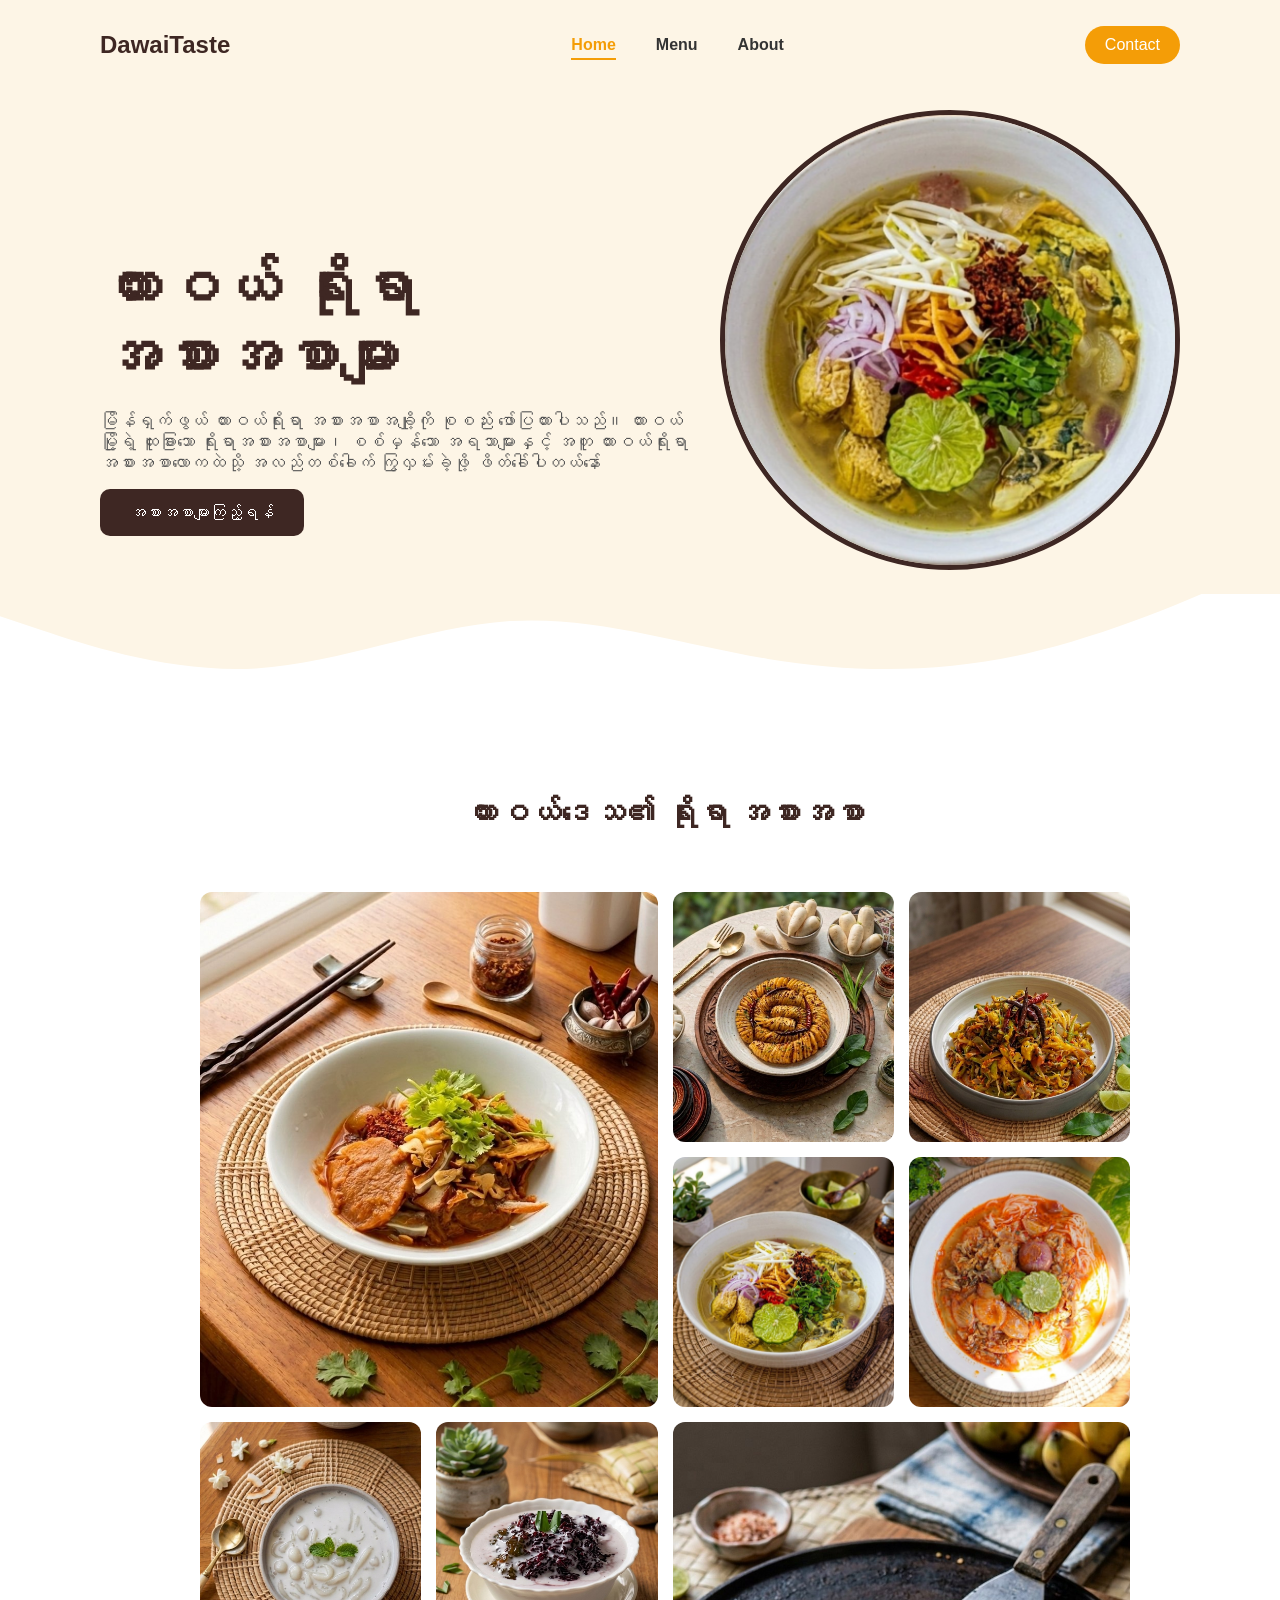
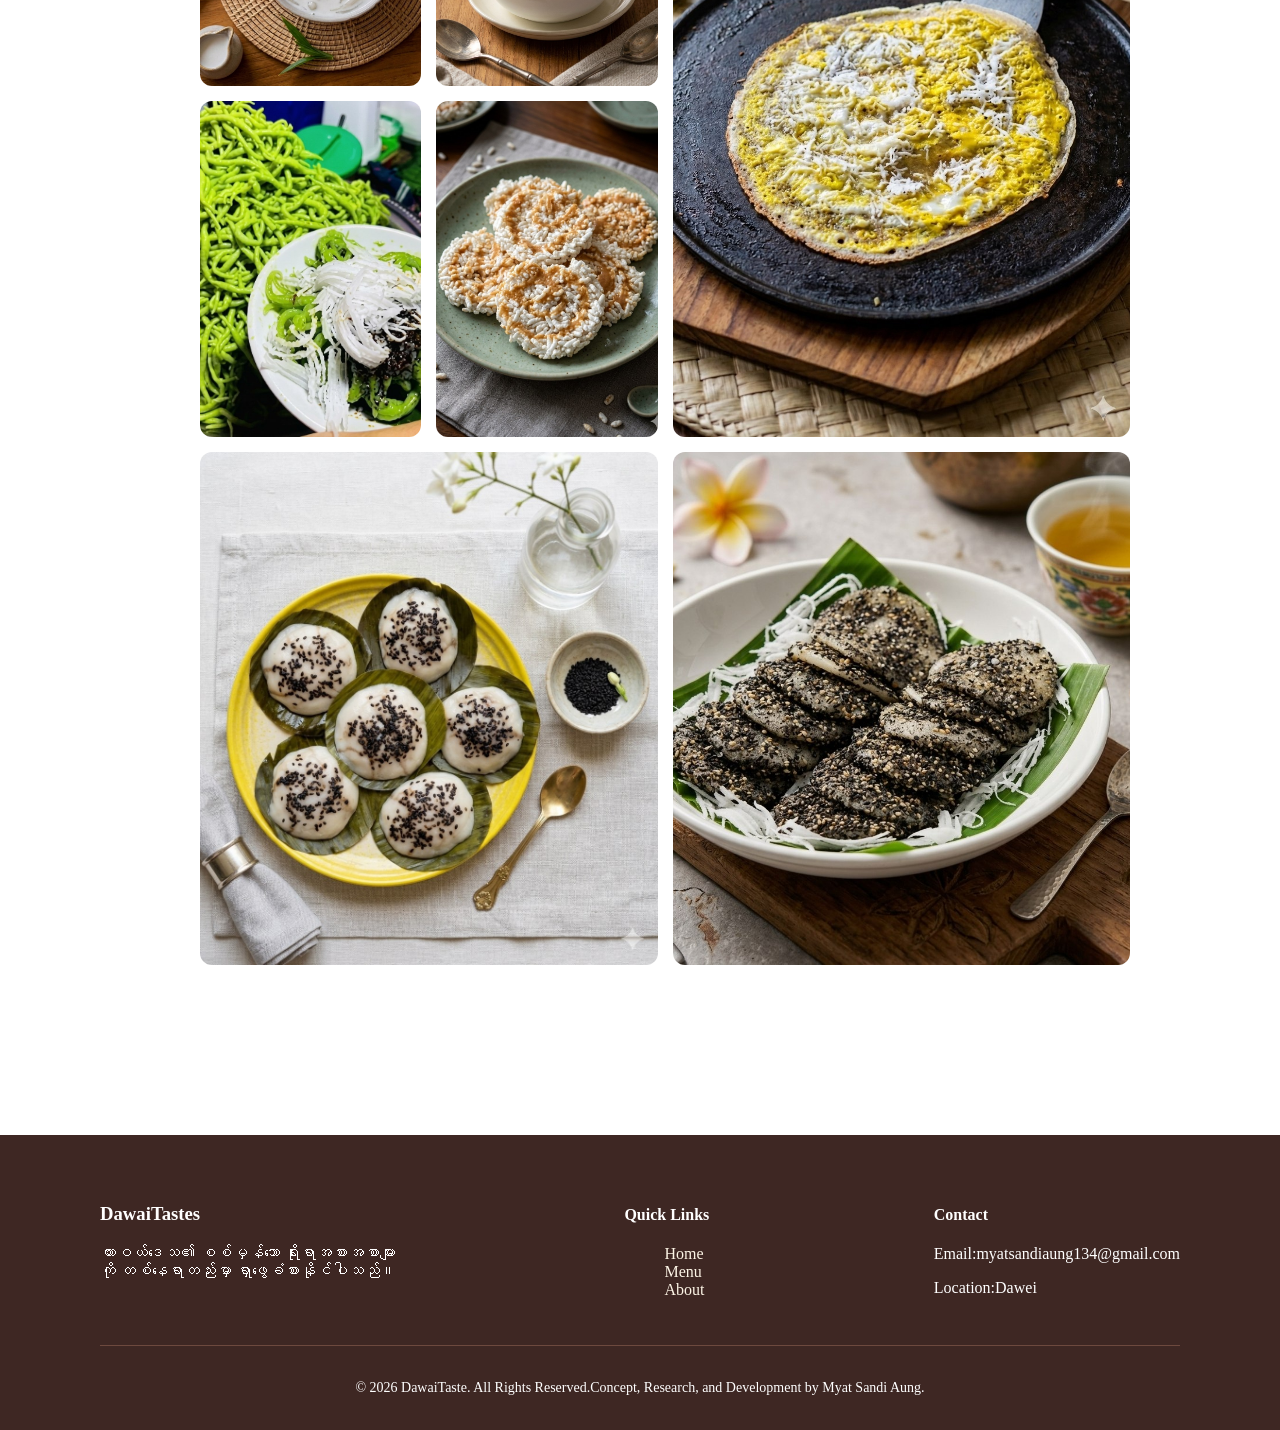
==== index.html @ 52ff8a40 "Upload File" ====
<!DOCTYPE html>
<html lang="my">
<head>
    <meta charset="UTF-8">
    <meta name="viewport" content="width=device-width, initial-scale=1.0">
    <meta http-equiv="X-UA-Compatible" content="ie=edge">
    <meta name="description" content="DawaiTastes သည် ထားဝယ်ဒေသ၏ စစ်မှန်သော ရိုးရာအစားအစာများကို တစ်နေရာတည်းမှာ ရှာဖွေခံစားနိုင်ပါသည်။ ထားဝယ်မြို့ရဲ့ ထူးခြားသော ရိုးရာအစားအစာများ၊ စစ်မှန်သော အရသာများနှင့် အတူ ထားဝယ်ရိုးရာ အစားအစာလောကထဲသို့ အလည်တစ်ခေါက် ကြွလှမ်းခဲ့ဖို့ ဖိတ်ခေါ်ပါတယ်နော်">
    <title>ထားဝယ်အစားအစာများ | DawaiTaste</title>
    <link rel="stylesheet" href="style.css">
</head>
<body>

    <nav class="navbar">
        <div class="logo">DawaiTaste</div>
        <ul class="nav-links">
            <li><a href="index.html" class="active">Home</a></li>
            <li><a href="menu.html">Menu</a></li>
            <li><a href="about.html">About</a></li>
        </ul>
        <a href="contact.html" class="contact-btn">Contact</a>
    </nav>

    <header class="hero">
        <div class="hero-content">
            <h1>ထားဝယ် ရိုးရာ <br>အစားအစာများ</h1>
            <p>မြိန်ရှက်ဖွယ် ထားဝယ်ရိုးရာ အစားအစာအချို့ကို စုစည်း ဖော်ပြထားပါသည်။
                ထားဝယ်မြို့ရဲ့ ထူးခြားသော ရိုးရာအစားအစာများ၊ စစ်မှန်သော အရသာများနှင့် အတူ ထားဝယ်ရိုးရာ 
                အစားအစာလောကထဲသို့ အလည်တစ်ခေါက် ကြွလှမ်းခဲ့ဖို့ ဖိတ်ခေါ်ပါတယ်နော်</p>
            <a href="menu.html" class="hero-btn">အစားအစာများကြည့်ရန်</a>
        </div>
        <div class="hero-image">
            <img src="image/food11.jpg" alt="Dawai Food">
        </div>
    </header>

    <div class="wave-container">
        <svg viewBox="0 0 1440 320">
            <path fill="#fdf5e6" d="M0,160L48,176C96,192,192,224,288,218.7C384,213,480,171,576,165.3C672,160,768,192,864,208C960,224,1056,224,1152,202.7C1248,181,1344,139,1392,117.3L1440,96L1440,0L1392,0C1344,0,1248,0,1152,0C1056,0,960,0,864,0C768,0,672,0,576,0C480,0,384,0,288,0C192,0,96,0,48,0L0,0Z"></path>
        </svg>
    </div>

    <section class="gallery-section">
        <h2>ထားဝယ်ဒေသ၏ ရိုးရာ အစားအစာ</h2>
        
        <div class="gallery-grid">
            <div class="gallery-item item1"><img src="image/food1.jpg" alt="Food"></div>
            <div class="gallery-item item2"><img src="image/food2.jpg" alt="Food"></div>
            <div class="gallery-item item3"><img src="image/food3.jpg" alt="Food"></div>
            <div class="gallery-item item4"><img src="image/food4.jpg" alt="Food"></div>
            <div class="gallery-item item5"><img src="image/food5.jpg" alt="Food"></div>
            <div class="gallery-item item6"><img src="image/food6.jpg" alt="Food"></div>
            <div class="gallery-item item7"><img src="image/food7.jpg" alt="Food"></div>
            <div class="gallery-item item8"><img src="image/food8.jpg" alt="Food"></div>
            <div class="gallery-item item9"><img src="image/food9.jpg" alt="Food"></div>
            <div class="gallery-item item10"><img src="image/food10.jpg" alt="Food"></div>
            <div class="gallery-item item12"><img src="image/food12.jpg" alt="Food"></div>
            <div class="gallery-item item13"><img src="image/food13.jpg" alt="Food"></div>
        </div>
    </section>

    <footer class="footer">
         <div class="footer-content">
        <div class="footer-logo">
            <h3>DawaiTastes</h3>
            <p>ထားဝယ်ဒေသ၏ စစ်မှန်သော ရိုးရာအစားအစာများကို တစ်နေရာတည်းမှာ ရှာဖွေခံစားနိုင်ပါသည်။</p>
        </div>
        <div class="footer-links">
            <h4>Quick Links</h4>
            <ul>
                <li><a href="index.html">Home</a></li>
                <li><a href="menu.html">Menu</a></li>
                <li><a href="about.html">About</a></li>
            </ul>
        </div>
        <div class="footer-contact">
            <h4>Contact</h4>
            <p>Email:myatsandiaung134@gmail.com</p>
            <p>Location:Dawei</p>
        </div>
    </div>
    <div class="footer-bottom">
        <p>&copy; 2026 DawaiTaste. All Rights Reserved.Concept, Research, and Development by Myat Sandi Aung.</p>
    </div>
    </footer>

</body>
</html>
---- style.css ----
body {
    margin: 0;
    padding: 0;
    font-family: sans-serif;
    background-color: white;
}
/* For Navbar */
.navbar {
    display: flex;
    justify-content: space-between;
    align-items: center;
    padding: 20px 100px;
    background-color:#fdf5e6;
    position: -webkit-sticky;
    position: sticky;
    top:0;
    z-index: 1000;
}
.nav-links {
    display: flex;
    list-style: none;
    gap: 40px;
}
.nav-links a{
    text-decoration: none;
    color: #333;
    font-weight: bold;
    padding-bottom: 5px;
    transition: 0.3s;
}
.nav-links a:hover {
    color: #f49d07;
    padding: 8px;
    border-radius: 10px;
    border: 2px solid #f49d07;
}
.nav-links a.active {
    color: #f49d07;
    border-bottom: 2px solid #f49d07;
}
.contact-btn{
    padding: 10px 20px;
    background-color: #f49d07;
    color: white;
    border: none;
    border-radius: 30px;
    cursor: pointer;
    text-decoration: none;
}
.navbar .logo {
    font-family: Verdana, Geneva, sans-serif;
    font-size: 24px;
    font-weight: bold;
    color: #3e2723;
}

@media (max-width: 768px) {  
   
    .navbar {
        display: flex;
        flex-direction: row !important; 
        justify-content: space-between;
        align-items: center;
        padding: 15px 10px !important; 
    }
    
    .navbar .logo {
        font-size: 14px; 
        font-family: Arial, Helvetica, sans-serif;
    }

    .nav-links {
        display: flex;
        flex-direction: row;
        gap: 20px; /* Link တစ်ခုနဲ့တစ်ခု ကြားအကွာအဝေး*/
        padding-left: 0;
        margin: 0;
    }

    .nav-links a {
        font-size: 12px; 
    }

    .nav-links a:hover {
        padding: 4px 6px; /* Hover လုပ်ရင်လည်း ဘောင်တွေ အကြီးကြီးမဖြစ်အောင် ညှိမယ် */
        border-radius: 10px;
    }

    .contact-btn {
        padding: 6px 12px; 
        font-size: 12px;   
    }    
}
/* For Header */
.hero {
    background-color: #fdf5e6;
    padding: 20px 100px;
    display: flex;
    align-items: center;
    justify-content: space-between;
    position: relative;
    z-index: 2;
}

.hero-content {
    margin-top: 50px;
    max-width: 600px;
    position: relative;
    z-index: 3;
}
.hero-content h1 {
    font-size: 60px;
    margin-bottom: 20px;
    color: #3e2723;
}
.hero-content p {
    font-size: 18px;
    color: #555;
    margin-bottom: 30px;
}
.hero-btn{
    background-color: #3e2723;
    color: white;
    padding: 15px 30px;
    margin-top: 20px;
    border: none;
    border-radius: 10px;    
    cursor: pointer;
    text-decoration: none;
}

.hero-btn:hover{
    background-color: #f49d07;
    color: #050505;
}

.hero-image img {
    width:450px;
    height:450px;
    border-radius: 50%;
    object-fit: cover;
    border: 5px solid #3e2723;
}
.wave-container {
    width: 100%;
    line-height: 0;
    margin-top: -120px; 
    position: relative;
    z-index: 1;
}

.wave-container svg {
    width: 100%;
    height: auto;
    display: block;
}
@media (max-width: 768px) { 
    
    .hero {
        padding: 20px !important; 
        flex-direction: column-reverse;
        text-align: center;
        gap: 30px;
    }
    .hero-content {
        max-width: 100%;
    }
    .hero-content h1 {
        font-size: 38px;
    }
    .hero-image img {
        width: 280px;
        height: 280px;
    }
    .wave-container {
        margin-top: -40px;
    }
}
/* For Gallery Sections */
.gallery-section {
    padding:10px 50px 100px 100px;
    background-color: white;
    z-index: 2;
    position: relative;
}
.gallery-section h2 {
    font-family: bjeanmyeongjo;
    font-size: 32px;
    color: #3e2723;
    text-align: center;
    margin-bottom: 40px;
}
.gallery-grid {
    display: grid;
    grid-template-columns: repeat(4, 1fr);
    grid-template-rows: repeat(2, 250px);
    gap: 15px;
    padding: 20px 100px;
}

.gallery-item img {
    width: 100%;
    height: 100%;
    object-fit: cover;
    border-radius: 12px;
}

/* ဒီမှာ နေရာချထားပုံကို သတ်မှတ်ပါတယ် */
.item1 { grid-column: span 2; grid-row: span 2; } /* ဘယ်ဘက်အကြီး */
.item2 { grid-column: span 1; grid-row: span 1; }
.item3 { grid-column: span 1; grid-row: span 1; }
.item4 { grid-column: span 1; grid-row: span 1; } 
.item5 { grid-column: span 1; grid-row: span 1; }
.item6 { grid-column: span 1; grid-row: span 1; }
.item7 { grid-column: span 1; grid-row: span 1; }
.item8 { grid-column: span 2; grid-row: span 2; }
.item9 { grid-column: span 1; grid-row: span 1; }
.item10{ grid-column: span 1; grid-row: span 1; }
.item12 { grid-column: span 2; grid-row: span 2; }
.item13 { grid-column: span 2; grid-row: span 2; }
@media (max-width: 768px) {
    .gallery-section, .gallery-grid {
        padding: 20px !important; 
    }
    .gallery-grid {
        grid-template-columns: repeat(2, 1fr);
        grid-template-rows: auto;
        gap: 10px;
    }
    .gallery-item {
        grid-column: span 1 !important;
        grid-row: span 1 !important;
    }
    .item1, .item8 {
        grid-column: span 2 !important;
    }
}

/* For Menu */
.decorated-title{
    text-align: center;
    font-size: 32px;
    color: #3e2723;
    margin-top: 50px;
    margin-bottom: 20px;
    display: flex;
    align-items: center;
    justify-content: center;
    gap: 20px;
}
.decorated-title::before,
.decorated-title::after {
    content: '';
    flex: 1;
    max-width: 80px;
    height: 2px;
    background-color: #f49d07;

}
.menu-container {
    display: grid;
    grid-template-columns: 1fr 1fr;
    gap: 80px;
    padding: 50px;
    max-width: 900px;
    margin: 0 auto;
}

.menu-card {
    border: 1px solid #ddd;
    border-radius: 10px;
    padding: 15px;
    text-align: center;
    box-shadow: 0 4px 8px rgba(0,0,0,0.1);
    transition: 0.3s;
}

.menu-card:hover {
    box-shadow: 0 8px 16px rgba(0,0,0,0.2);
}

.menu-card img {
    width: 100%;
    height: 400px;
    object-fit: cover;
    border-radius: 10px;
}

.view-btn {
    display: inline-block;
    margin-top: 5px;
    margin-bottom: 15px;
    padding: 10px 20px;
    background-color: #0b0b0b; 
    color: rgb(253, 248, 248);
    font-size: 12px;
    text-decoration: none;
    border-radius: 5px;
    cursor: pointer;
    transition: background-color 0.3s ease, color 0.3 ease;
}
.view-btn:hover{
    background-color: #f49d07;
    color: #0b0b0b;
}
@media (max-width: 768px) {
    .decorated-title{
        font-size: 22px;
        margin-top: 30px;
        padding: 0 15px;
    }
    .decorated-title::before
    .decorated-title::after{
        max-width: 50px;
    }
    .menu-container {
        grid-template-columns: 1fr;
        gap:30px !important;
        padding: 20px !important;
    }
    .menu-card img{
        height: 350px !important;
    }
    .menu-card h3{
        font-size: 16px;
        margin: 15px 0;
    }
    
}
/* Recipe Page */
/* Container ချိန်ညှိခြင်း */
.recipe-container {
    max-width: 600px;
    margin: 0 auto;
    padding: 20px;
}

.recipe-title {
    font-family: 'Pyidaungsu', sans-serif;
    font-size: 50px;           
    font-weight: 800;          
    color: #2d3436;            
    text-align: center;
    margin: 100px 0;
    text-transform: capitalize;
    letter-spacing: 2px;       
    position: relative;
}

/* ခေါင်းစဉ်အောက်မှာ မျဉ်းလေးတစ်ခု ထည့်မယ် */
.recipe-title::after {
    content: "";
    display: block;
    width: 500px;
    height: 4px;
    background: #e67e22;     
    margin: 20px auto 0;
    border-radius: 2px;
}


.recipe-image img {
    width: 100%;
    border-radius: 20px;
    box-shadow: 0 10px 20px rgba(0,0,0,0.1);
}

.recipe-intro {
    margin: 20px 0;
    padding: 25px;
    color: #0f0f0f;
    background: #ffffff; 
    border-radius: 15px;
    line-height: 1.8;
    text-align: justify; 
    box-shadow: 0 4px 10px rgba(0,0,0,0.1);
    border-left: 3px solid #f39c12;
}

/* Section Box ပုံစံများ */
.recipe-section {
    margin-top: 30px;
    padding: 25px;
    background: #ffffff;
    border: 1px solid #eee;
    border-radius: 15px;
}

.section-title {
    color: #d35400;
    margin-bottom: 15px;
    border-bottom: 2px solid #f39c12;
    padding-bottom: 5px;
}

/* List များကို သပ်ရပ်အောင်ပြုလုပ်ခြင်း */
.ingredients-list, .steps-list {
    padding-left: 20px;
}

.steps-list li {
    margin-bottom: 15px;
    line-height: 1.6;
}

.steps-list h4 {
    margin: 10px 0 5px 0;
    color: #000000;
    font-weight: bold;
}
.steps-list p{
    margin-bottom: 10px;
    color: #000;
    line-height: 1.6;
    font-size: 14px;
}

/* Back Button Design */
.back-button-container {
    text-align: center; 
    margin: 40px 0;    
}

.back-btn {
    display: inline-block;
    padding: 12px 25px;
    background-color: hsl(33, 100%, 57%); 
    color: #ffffff;
    text-decoration: none;
    border-radius: 30px; 
    font-weight: bold;
    font-size: 16px;
    transition: all 0.3s ease; 
}

.back-btn:hover {
    background-color: #df7a06; 
    transform: translateY(-3px); 
    box-shadow: 0 5px 15px rgba(0,0,0,0.1);
}

@media (max-width: 768px) {
    .recipe-title { 
        font-size: 36px; 
    }
    .recipe-container { 
        padding: 10px; 
    }
    .recipe-intro {
        padding: 15px;
        font-size: 16px;
    }
    .recipe-section { 
        padding: 15px; 
    }
    .back-btn{
        width: 100%;
        padding: 15px 0;
        font-size: 18px;
        text-align: center;
        border-radius: 10px;
    }
}

/* For About */

.about-container {
    max-width: 800; 
    margin: 40px auto;
    padding: 20px;
}


.about-header {
    display: flex;
    color: #46251b;
    font-size: 20px;
    align-items: center;
    justify-content: center;
    gap: 15px;
    margin-bottom: 50px;
     
}
    
.about-header::before,
.about-header::after {
    content: '';
    height: 2px;
    width: 200px;
    background-color: #f49d07;
}

.about-image {
    display: block; 
    margin: 0 auto; 
    width: 100%;
    max-width: 700px; 
    border-radius: 10px;
    box-shadow: 0 4px 8px rgba(0,0,0,0.3); 
}
.about-content p {
    margin-top: 40px;
    font-size: 18px;
    background-color: #fff6de;
    line-height: 1.9;
    color: #555;
    text-align: center;
    margin: 60px 200px 0px 200px;
    padding: 50px;
    border-radius: 15px;
    box-shadow: 0 4px 8px rgba(0,0,0,0.2);
}

/* Responsive  */

@media (max-width: 768px) {
    
    .about-container {
        padding: 10px;
    }

    
    .about-header::before,
    .about-header::after {
        width: 80px;
    }

    
    .about-image {
        max-width: 100%;
        border-radius: 8px;
    }

    .about-content p {
        margin: 40px 15px 0px 15px; 
        padding: 25px;            
        font-size: 16px;         
    }
}


/* For Contact */

.contact-section {
    padding: 50px 20px;
    background-color: #ffffff;
}

.contact-box {
    max-width: 600px;
    margin: 0 auto;
    background: #fef4e4;
    padding: 40px;
    border-radius: 15px;
    box-shadow: 0 10px 20px rgba(0,0,0,0.1); /* ပုံထဲကလို အရိပ်လေးပါမယ် */
}

.contact-box h2 {
    background-color: #faeacf;
    padding: 20px;
    text-align: center;
    border-radius: 8px;
    margin-bottom: 30px;
    box-shadow: 0 4px 8px rgba(0,0,0,0.3); 
    text-align: center;
    margin-bottom: 25px;
    color: #333;
}

.form-group {
    margin-bottom: 15px;
}

input, textarea {
    width: 100%;
    padding: 12px;
    border: 1px solid #ddd;
    border-radius: 8px;
    box-sizing: border-box; 
}

.submit-btn {
    width: 100%;
    padding: 12px;
    background-color: #6d493e; 
    color: white;
    border: none;
    border-radius: 8px;
    cursor: pointer;
    font-size: 16px;
}

.submit-btn:hover {
    background-color: #422218;
}

@media (max-width: 768px) {
    .contact-section {
        padding: 30px;
    }
}

/* For Footer */
.footer {
    background-color: #3e2723;
    color: white;
    padding: 50px 100px 20px 100px;
    margin-top: 50px;
}

.footer-content {
    font-family: bjeanmyeongjo;
    display: flex;
    justify-content: space-between;
    gap: 40px;
    margin-bottom: 30px;
}

.footer-logo { 
    max-width: 300px; 
}

.footer-links ul { 
    list-style: none; 
}
.footer-links a { 
    color: #fdf5e6; 
    text-decoration: none; 
}

.footer-bottom {
    font-family: bjeanmyeongjo;
    text-align: center;
    border-top: 1px solid #6d493e;
    padding-top: 20px;
    font-size: 14px;
}
@media (max-width: 768px) {
    .footer {
        padding: 20px !important; 
    }
     .footer-content {
        flex-direction: column;
        text-align: center;
        gap: 30px;
    }
    .footer-logo {
        max-width: 100%;
    }
    .footer-links ul {
        padding-left: 0;
    }
}
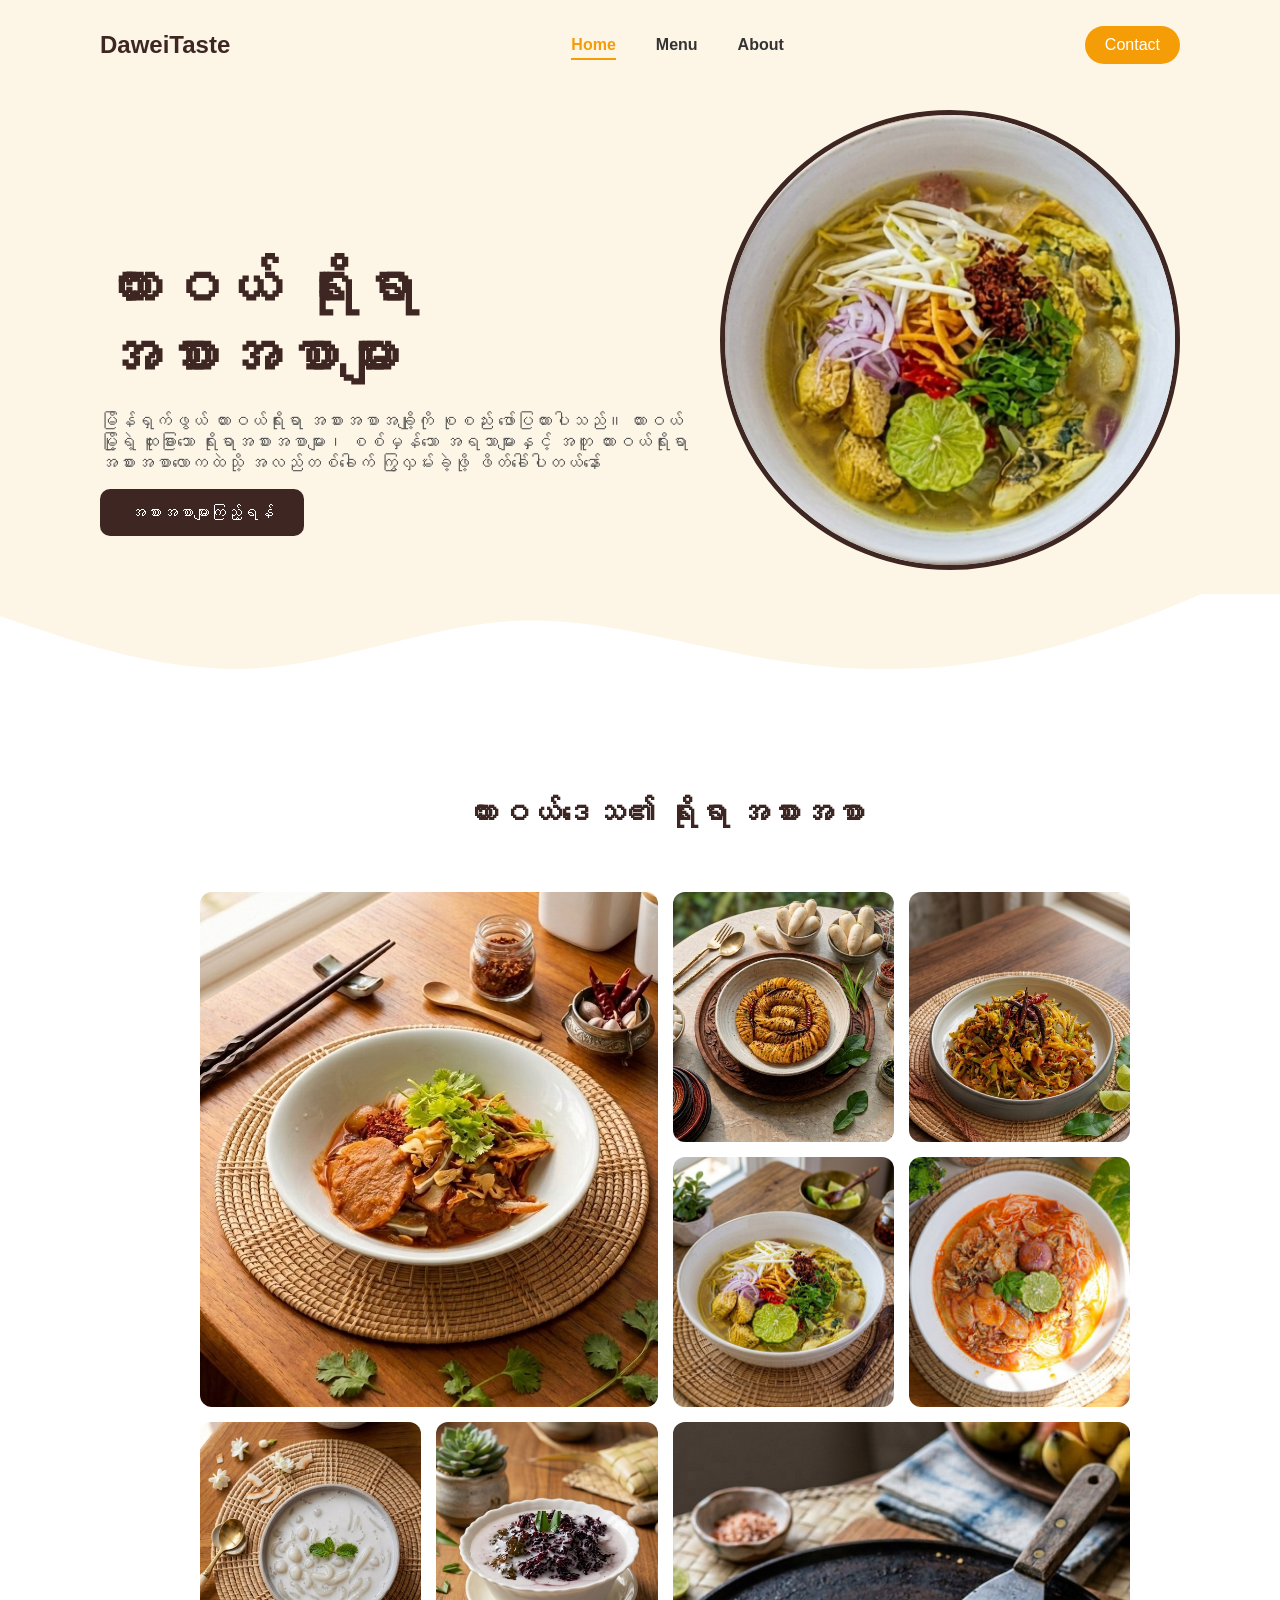
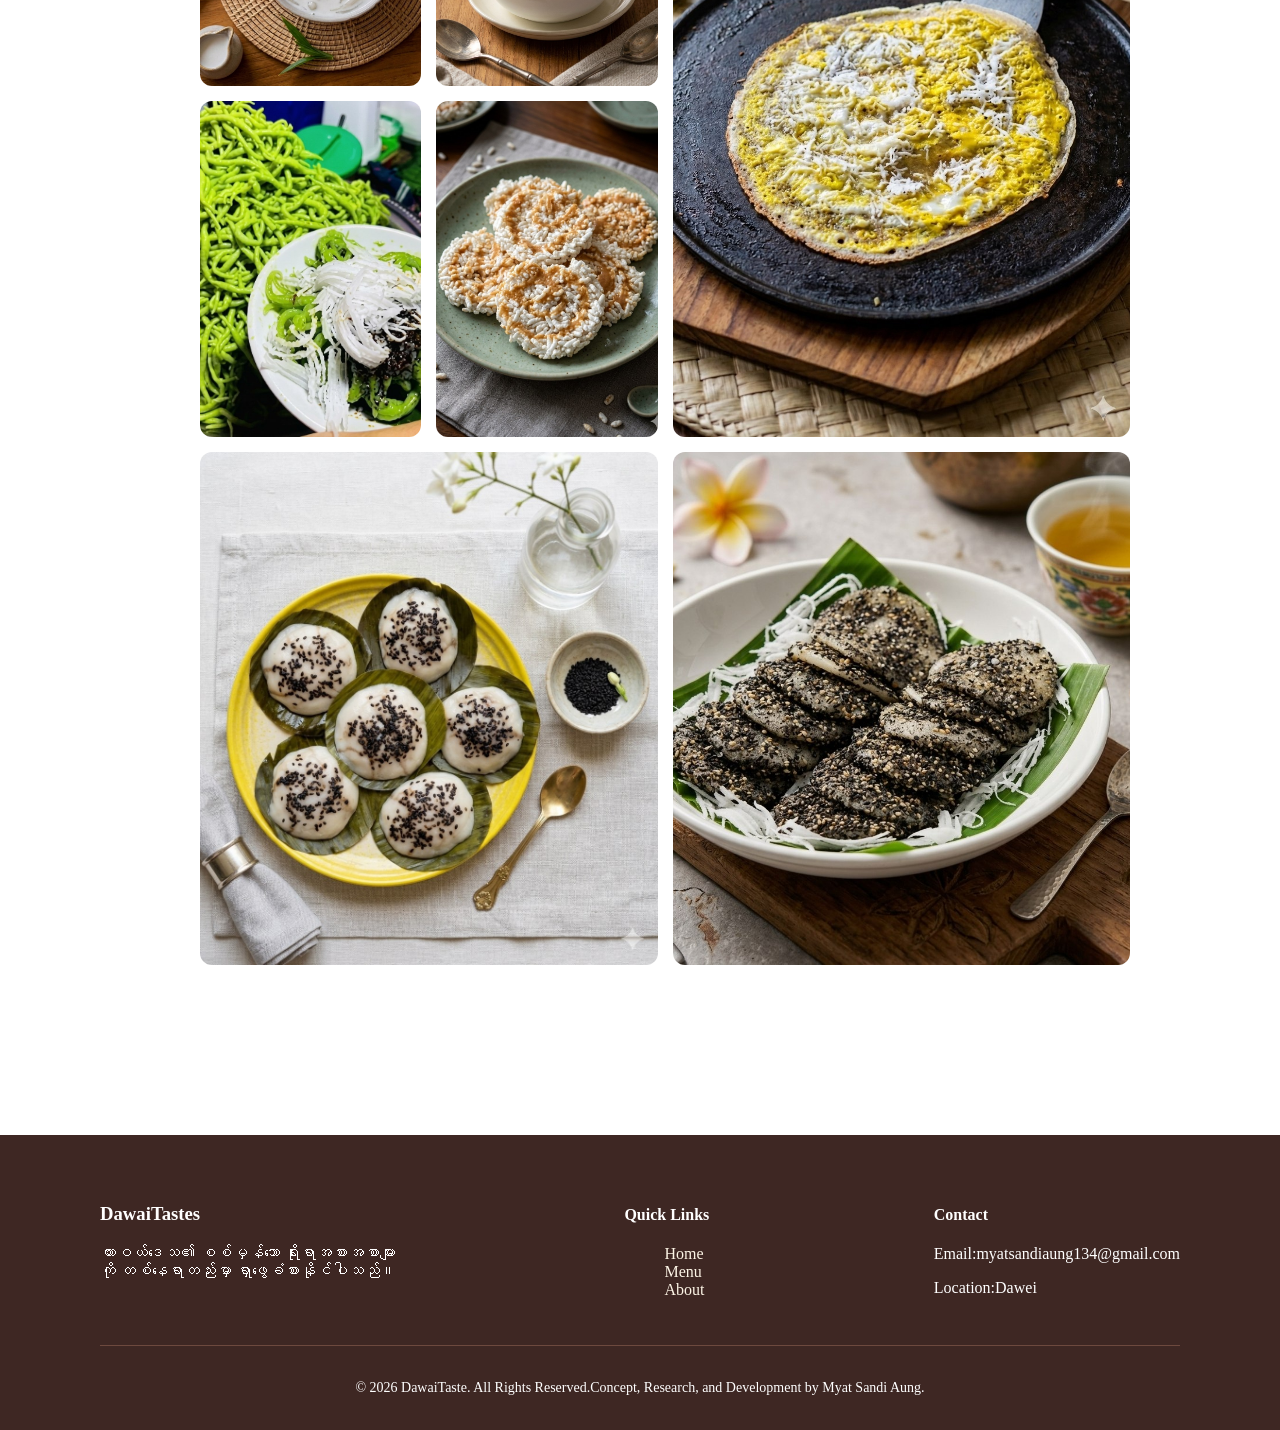
==== commit 28676206: "update" ====
--- a/index.html
+++ b/index.html
@@ -11,7 +11,7 @@
 <body>
 
     <nav class="navbar">
-        <div class="logo">DawaiTaste</div>
+        <div class="logo">DaweiTaste</div>
         <ul class="nav-links">
             <li><a href="index.html" class="active">Home</a></li>
             <li><a href="menu.html">Menu</a></li>
--- a/style.css
+++ b/style.css
@@ -330,7 +330,7 @@
 /* Recipe Page */
 /* Container ချိန်ညှိခြင်း */
 .recipe-container {
-    max-width: 600px;
+    max-width: 500px;
     margin: 0 auto;
     padding: 20px;
 }
@@ -443,6 +443,16 @@
     .recipe-title { 
         font-size: 36px; 
     }
+    .recipe-title::after {
+    content: "";
+    display: block;
+    width: 100%;
+    height: 4px;
+    background: #e67e22;     
+    margin: 20px auto 0;
+    border-radius: 2px;
+}
+
     .recipe-container { 
         padding: 10px; 
     }
